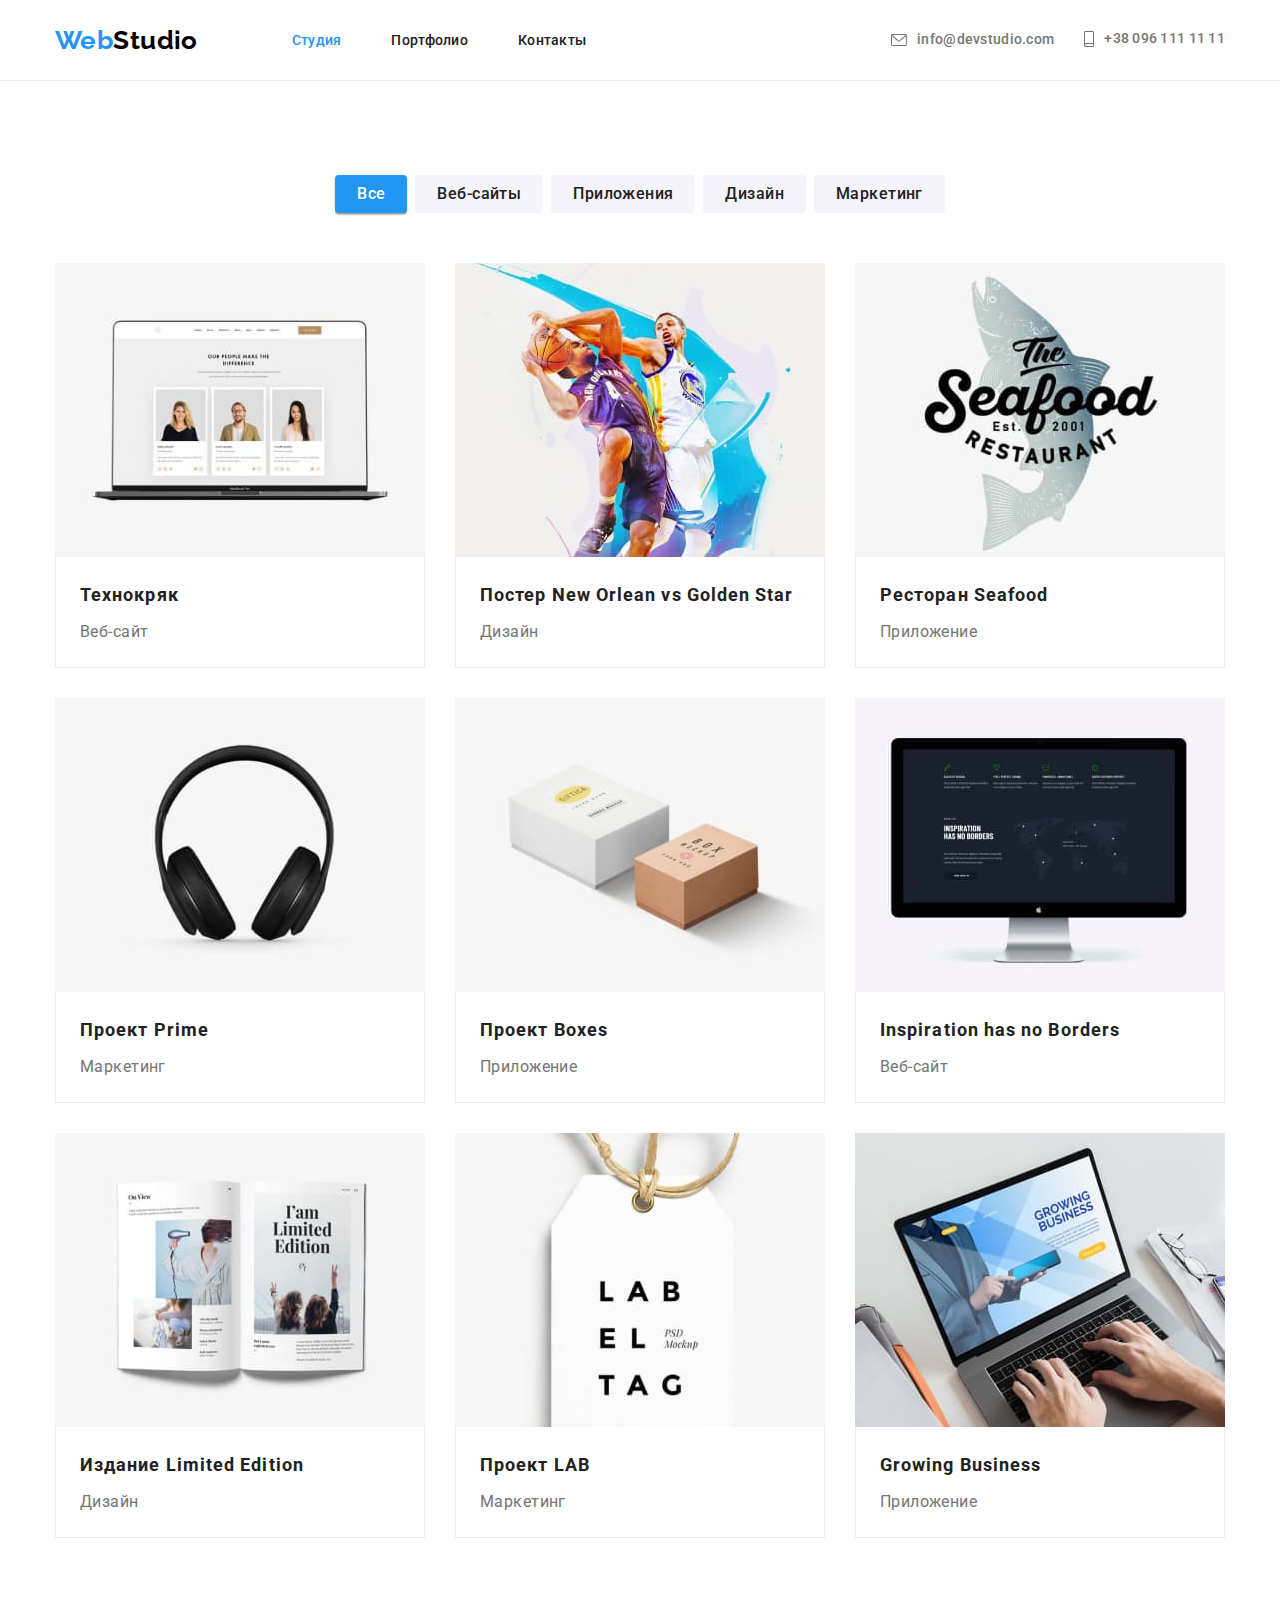
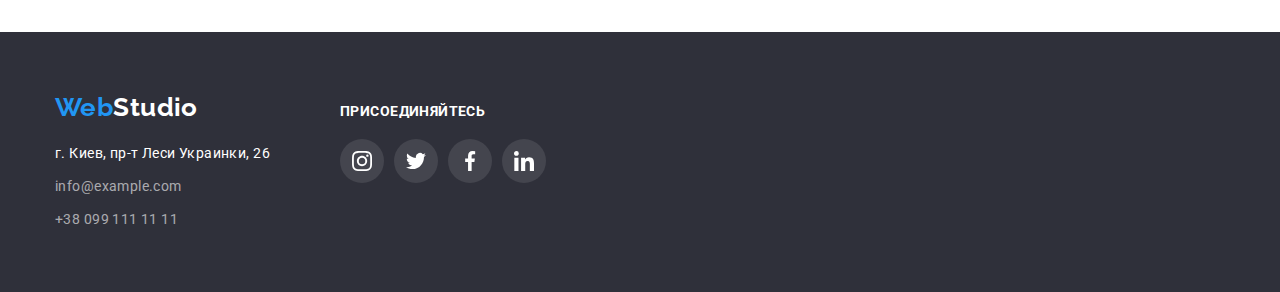
==== portfolio.html @ 54321867 "initial files from hw4" ====
<!DOCTYPE html>
<html lang="ru">
  <head>
    <meta charset="UTF-8" />
    <meta name="viewport" content="width=device-width, initial-scale=1.0" />
    <link rel="preconnect" href="https://fonts.gstatic.com" />
    <link
      href="https://fonts.googleapis.com/css2?family=Raleway:wght@400;700&family=Roboto:wght@400;500;700;900&display=swap"
      rel="stylesheet"
    />
    <link
      rel="stylesheet"
      href="https://cdnjs.cloudflare.com/ajax/libs/modern-normalize/1.0.0/modern-normalize.min.css"
    />
    <link rel="stylesheet" href="./css/styles.css" />
    <title>Портфолио</title>
  </head>
  <body>
    <!-- Секция хедера -->
    <header class="page-header">
      <div class="container header flex">
        <nav class="header-nav flex">
          <a class="logo" href="./index.html" lang="en"
            ><span class="accent">Web</span>Studio</a
          >
          <ul class="nav-list list flex">
            <li class="nav-item">
              <a class="nav-link current" href="./index.html">Студия</a>
            </li>
            <li class="nav-item">
              <a class="nav-link" href="./portfolio.html">Портфолио</a>
            </li>
            <li class="nav-item">
              <a class="nav-link" href="#contact">Контакты</a>
            </li>
          </ul>
        </nav>
        <ul class="contacts-list list flex">
          <li class="item">
            <a class="contacts-link header" href="mailto:info@devstudio.com">
              <svg class="icon-envelope">
                <use href="./images/sprite.svg#icon-envelope"></use>
              </svg>
              info@devstudio.com</a
            >
          </li>
          <li class="item">
            <a class="contacts-link header" href="tel:+380961111111"
              ><svg class="icon-smartphone">
                <use href="./images/sprite.svg#icon-smartphone"></use>
              </svg>
              +38 096 111 11 11</a
            >
          </li>
        </ul>
      </div>
    </header>

    <main>
      <!-- В будущем сделать Н1 скрытым заголовком корректно-->
      <h1 class="hero-title visuallyhidden">Наше портфолио</h1>
      <!-- Временно оформлены как ссылки -->
      <section class="portfolio-filter">
        <div class="container">
          <ul class="filter-list list flex">
            <li class="filter-item">
              <a class="filter-button current">Все</a>
            </li>
            <li class="filter-item">
              <a class="filter-button">Веб-сайты</a>
            </li>
            <li class="filter-item">
              <a class="filter-button">Приложения</a>
            </li>
            <li class="filter-item">
              <a class="filter-button">Дизайн</a>
            </li>
            <li class="filter-item">
              <a class="filter-button">Маркетинг</a>
            </li>
          </ul>
          <ul class="gallery-list list flex">
            <li class="gallery-card">
              <a href="" class="gallery-card-link">
                <div class="gallery-card-box">
                  <img
                    class="gallery-card-image"
                    src="./images/project-one.jpg"
                    alt="Команда вебсайта Технокряк"
                  />
                  <div class="gallery-card-content">
                    <h2 class="gallery-card-title">Технокряк</h2>
                    <p class="gallery-card-text">Веб-сайт</p>
                  </div>
                </div>
              </a>
            </li>
            <li class="gallery-card">
              <a href="" class="gallery-card-link">
                <div class="gallery-card-box">
                  <img
                    class="gallery-card-image"
                    src="./images/project-two.jpg"
                    alt="Два баскетболиста в прыжке"
                  />
                  <div class="gallery-card-content">
                    <h2 class="gallery-card-title">
                      Постер <span lang="en">New Orlean vs Golden Star</span>
                    </h2>
                    <p class="gallery-card-text">Дизайн</p>
                  </div>
                </div>
              </a>
            </li>
            <li class="gallery-card">
              <a href="" class="gallery-card-link">
                <div class="gallery-card-box">
                  <img
                    class="gallery-card-image"
                    src="./images/project-three.jpg"
                    alt="Логотип ресторана морепродуктов"
                  />
                  <div class="gallery-card-content">
                    <h2 class="gallery-card-title">
                      Ресторан <span lang="en">Seafood</span>
                    </h2>
                    <p class="gallery-card-text">Приложение</p>
                  </div>
                </div>
              </a>
            </li>
            <li class="gallery-card">
              <a href="" class="gallery-card-link">
                <div class="gallery-card-box">
                  <img
                    class="gallery-card-image"
                    src="./images/project-four.jpg"
                    alt="Беспроводные закрытые наушники"
                  />
                  <div class="gallery-card-content">
                    <h2 class="gallery-card-title">
                      Проект <span lang="en">Prime</span>
                    </h2>
                    <p class="gallery-card-text">Маркетинг</p>
                  </div>
                </div>
              </a>
            </li>
            <li class="gallery-card">
              <a href="" class="gallery-card-link">
                <div class="gallery-card-box">
                  <img
                    class="gallery-card-image"
                    src="./images/project-five.jpg"
                    alt="Две разные коробки"
                  />
                  <div class="gallery-card-content">
                    <h2 class="gallery-card-title">
                      Проект <span lang="en">Boxes</span>
                    </h2>
                    <p class="gallery-card-text">Приложение</p>
                  </div>
                </div>
              </a>
            </li>
            <li class="gallery-card">
              <a href="" class="gallery-card-link">
                <div class="gallery-card-box">
                  <img
                    class="gallery-card-image"
                    src="./images/project-six.jpg"
                    alt="Главная страница вебсайта"
                  />
                  <div class="gallery-card-content">
                    <h2 class="gallery-card-title" lang="en">
                      Inspiration has no Borders
                    </h2>
                    <p class="gallery-card-text">Веб-сайт</p>
                  </div>
                </div>
              </a>
            </li>
            <li class="gallery-card">
              <a href="" class="gallery-card-link">
                <div class="gallery-card-box">
                  <img
                    class="gallery-card-image"
                    src="./images/project-seven.jpg"
                    alt="Разворот открытой книгие"
                  />
                  <div class="gallery-card-content">
                    <h2 class="gallery-card-title">
                      Издание <span lang="en">Limited Edition</span>
                    </h2>
                    <p class="gallery-card-text">Дизайн</p>
                  </div>
                </div>
              </a>
            </li>
            <li class="gallery-card">
              <a href="" class="gallery-card-link">
                <div class="gallery-card-box">
                  <img
                    class="gallery-card-image"
                    src="./images/project-eight.jpg"
                    alt="Белая бирка с подписью"
                  />
                  <div class="gallery-card-content">
                    <h2 class="gallery-card-title">
                      Проект <span lang="en">LAB</span>
                    </h2>
                    <p class="gallery-card-text">Маркетинг</p>
                  </div>
                </div>
              </a>
            </li>
            <li class="gallery-card">
              <a href="" class="gallery-card-link">
                <div class="gallery-card-box">
                  <img
                    class="gallery-card-image"
                    src="./images/project-nine.jpg"
                    alt="Отображение веб-сайта на ноутбуке"
                  />
                  <div class="gallery-card-content">
                    <h2 class="gallery-card-title" lang="en">
                      Growing Business
                    </h2>
                    <p class="gallery-card-text">Приложение</p>
                  </div>
                </div>
              </a>
            </li>
          </ul>
        </div>
      </section>
    </main>
    <!-- Секция футера -->
    <footer class="page-footer">
      <div class="container">
        <ul class="footer-block list">
          <li class="footer-adress-part">
            <a class="logo inverse" href="./index.html" lang="en"
              ><span class="accent">Web</span>Studio</a
            >
            <address>
              <ul class="contacts-footer list">
                <li class="item">
                  <a
                    class="address-google"
                    href="https://www.google.com/maps/place/бул.+Леси+Украинки,+26,+Киев,+02000/@50.4265807,30.5361971,17z/data=!3m1!4b1!4m5!3m4!1s0x40d4cf0e033ecbe9:0x57a4dffefec77da0!8m2!3d50.4265807!4d30.5383858"
                    >г. Киев, пр-т Леси Украинки, 26</a
                  >
                </li>
                <li class="item" id="contact">
                  <a class="contacts-link footer" href="mailto:info@example.com"
                    >info@example.com</a
                  >
                </li>
                <li class="item">
                  <a class="contacts-link footer" href="tel:+380991111111"
                    >+38 099 111 11 11</a
                  >
                </li>
              </ul>
            </address>
          </li>
          <li>
            <p class="join-title">присоединяйтесь</p>
            <ul class="social-footer-list list flex">
              <li class="studio-social">
                <a class="studio-social-link link" href="">
                  <svg class="studio-social-icon">
                    <use href="./images/sprite.svg#icon-instagram-logo"></use>
                  </svg>
                </a>
              </li>
              <li class="studio-social">
                <a class="studio-social-link link" href="">
                  <svg class="studio-social-icon">
                    <use href="./images/sprite.svg#icon-twitter-logo"></use>
                  </svg>
                </a>
              </li>
              <li class="studio-social">
                <a class="studio-social-link link" href="">
                  <svg class="studio-social-icon">
                    <use href="./images/sprite.svg#icon-facebook-logo"></use>
                  </svg>
                </a>
              </li>
              <li class="studio-social">
                <a class="studio-social-link link" href="">
                  <svg class="studio-social-icon">
                    <use href="./images/sprite.svg#icon-linkedin-logo"></use>
                  </svg>
                </a>
              </li>
            </ul>
          </li>
        </ul>
      </div>
    </footer>
  </body>
</html>
---- css/styles.css ----
/* primary background color: #ffffff */
/* secondary background color: #F5F4FA */
/* primary text color: #212121 */
/* secondary text color: #ffffff */
/* tertiary text color: #757575 */
/* accent color: #2196f3 */

/* Поряжок укаания стилей:
- стили блочной модели (разделение пустой строкой)
- стили цвета (разделение пустой строкой)
- стили шрифта (разделение пустой строкой)
- декоративные эффекты, анимации (разделение пустой строкой) */

:root {
  --primary-background-color: #ffffff;
  --secondary-background-color: #f5f4fa;
  --primary-text-color: #212121;
  --secondary-text-color: #ffffff;
  --tertiary-text-color: #757575;
  --accent-color: #2196f3;
  --logo-color: #afb1b8;
}

body {
  background-color: var(--primary-background-color);
  color: var(--primary-text-color);

  font-family: 'Roboto', sans-serif;
  font-size: 14px;
  line-height: 1.17;
  letter-spacing: 0.03em;
}

/* Utilities */

.container {
  margin-left: auto;
  margin-right: auto;
  width: 1200px;
  padding-left: 15px;
  padding-right: 15px;

  /* outline: 1px solid tomato; */
}

a,
.link {
  text-decoration: none;
}

address {
  font-style: normal;
}

img {
  display: block;
  max-width: 100%;
  height: auto;
}

.list,
h1,
h2,
h3,
p {
  padding: 0;
  margin: 0;
  list-style: none;
}

.visuallyhidden {
  position: absolute;
  width: 1px;
  height: 1px;
  margin: -1px;
  border: 0;
  padding: 0;
  white-space: nowrap;
  clip-path: inset(100%);
  clip: rect(0 0 0 0);
  overflow: hidden;
}

.accent,
.nav-link.current,
.nav-link:hover,
.nav-link:focus,
.contacts-link:hover,
.contacts-link:focus {
  color: var(--accent-color);
}

.flex {
  display: flex;
  align-items: center;

  /* outline: 2px solid green; */
}

/* Logo */

.logo {
  color: #000000;

  font-family: 'Raleway', sans-serif;
  font-size: 26px;
  font-weight: 700;
}

.logo.inverse {
  color: var(--secondary-text-color);
}

/* Цвет акцента логотипа указан в Utilities */

/* Header */
.page-header {
  border-bottom: 1px solid #ececec;
}

.nav-list {
  margin-left: 94px;
}

.nav-item:not(:last-child) {
  margin-right: 50px;
}

.nav-link {
  display: block;
  /* Область ссылок увеличина согласно видео Репеты */
  padding-top: 32px;
  padding-bottom: 32px;

  color: var(--primary-text-color);
  font-weight: 500;
  letter-spacing: 0.02em;
}

.contacts-list {
  margin-left: auto;
  font-weight: 500;
  letter-spacing: 0.02em;
}

.contacts-list .item:not(:last-child) {
  margin-right: 30px;
}

.contacts-link,
.advantages-text,
.team-card-text {
  color: var(--tertiary-text-color);
}

.contacts-link.header {
  display: inline-flex;
  align-items: center;
}

.icon-envelope {
  width: 16px;
  height: 12px;
  margin-right: 10px;

  fill: currentColor;
}

.icon-smartphone {
  width: 10px;
  height: 16px;
  margin-right: 10px;

  fill: currentColor;
}

.icon-envelope:focus,
.icon-envelope:hover {
  fill: var(--accent-color);
}

/* Hero */

.hero {
  text-align: center;
  /* Фиксированная высота в стилях для отображения фона */
  max-width: 1600px;
  height: 600px;
  margin-right: auto;
  margin-left: auto;
  padding-top: 200px;
  padding-bottom: 200px;
  background-color: #2f303a;
  background-image: linear-gradient(
      to right,
      rgba(47, 48, 58, 0.4),
      rgba(47, 48, 58, 0.4)
    ),
    url('../images/hero-bg.jpg');
  background-repeat: no-repeat;
  background-position: center;
  background-size: cover;
}

.hero-title {
  width: 696px;
  margin-bottom: 30px;
  margin-right: auto;
  margin-left: auto;

  color: var(--secondary-text-color);
  text-transform: uppercase;
  font-size: 44px;
  font-weight: 900;
  line-height: 1.36;
  letter-spacing: 0.06em;
}

.hero-button {
  display: inline-block;
  /* align-items: center; */
  padding-top: 10px;
  padding-right: 32px;
  padding-bottom: 10px;
  padding-left: 32px;
  border-radius: 4px;
  border-width: 0;

  background-color: var(--accent-color);
  color: var(--secondary-text-color);

  font-weight: 700;
  font-size: 16px;
  line-height: 1.87;
}

/* Advantages */

.advantages {
  padding-top: 94px;
  padding-bottom: 94px;
}

.advantages-thumb {
  display: flex;
  justify-content: center;
  align-items: center;
  height: 120px;
  margin-bottom: 30px;
  background-color: var(--secondary-background-color);
  border-radius: 4px;
}

.advantages-icon {
  width: 70px;
  height: 70px;
}

.advantages-list {
  align-items: flex-start;
}

/* advantages-title-main - скрыт в блоке utilities*/

.advantages-title {
  margin-bottom: 10px;

  font-weight: 700;
  text-transform: uppercase;
}

.advantages-text {
  /* цвет указан в блоке Header */
  line-height: 1.71;
}

.advantages-list .item:not(:last-child) {
  margin-right: 30px;
}

.advantages-list .item {
  width: calc((100% - 90px) / 4);
}

/* Activity */

.activity {
  padding-bottom: 94px;
}

.activity-title,
.team-title,
.clients-title {
  margin-bottom: 50px;
  font-weight: 700;
  font-size: 36px;
  text-align: center;
}

.activity-item:not(:last-child) {
  margin-right: 30px;
}

.activity-item {
  width: calc((100% - 60px) / 3);
}

/* Team */

/* Team title прописан в блоке activity */

.team.section {
  background-color: var(--secondary-background-color);
  padding-top: 94px;
  padding-bottom: 94px;
}

.team-card:not(:last-child) {
  margin-right: 30px;
}

.team-card {
  width: calc((100% - 90px) / 4);
  background-color: var(--primary-background-color);
  box-shadow: 0px 1px 3px rgba(0, 0, 0, 0.12), 0px 1px 1px rgba(0, 0, 0, 0.14),
    0px 2px 1px rgba(0, 0, 0, 0.2);
  border-radius: 0px 0px 4px 4px;
}

.team-card-content {
  padding-top: 30px;

  font-size: 16px;
  text-align: center;
}

.team-card-title {
  margin-bottom: 10px;
  font-weight: 500;
}

.team-social {
  padding-top: 16px;
  padding-right: 32px;
  padding-bottom: 30px;
  padding-left: 32px;
  justify-content: center;
}

.team-social-item:not(:last-child) {
  margin-right: 10px;
}

.team-social-link {
  width: 44px;
  height: 44px;
  justify-content: center;
  border-radius: 50%;
  background-color: var(--primary-background-color);
  color: var(--logo-color);
}

.team-icon {
  width: 20px;
  height: 20px;
  fill: currentColor;
}

.team-social-link:hover,
.team-social-link:focus,
.team-icon:hover,
.team-icon:focus {
  color: var(--primary-background-color);
  background-color: var(--accent-color);
}

/* Clients */

.clients {
  padding-top: 94px;
  padding-bottom: 94px;
}

/* Clients title прописан в блоке activity */

.clients-list {
  display: flex;
  justify-content: space-between;
}

.clients-link {
  display: flex;
  align-items: center;
  justify-content: center;
  width: 170px;
  height: 90px;
  border-radius: 4px;
  border: 1px solid #afb1b8;
  background-color: var(--primary-background-color);
  color: var(--logo-color);
}

.clients-link:hover,
.clients-link:focus {
  border: 1px solid var(--accent-color);
}

/* .clients-item:not(:last-child) {
  margin-right: 30px;
} */

.clients-icon-1 {
  width: 44.27px;
  height: 49.23px;
  fill: currentColor;
}
.clients-icon-2 {
  width: 40px;
  height: 52px;
  fill: currentColor;
}
.clients-icon-3 {
  width: 41px;
  height: 42.6px;
  fill: currentColor;
}
.clients-icon-4 {
  width: 79.66px;
  height: 42.02px;
  fill: currentColor;
}
.clients-icon-5 {
  width: 59px;
  height: 47px;
  fill: currentColor;
}
.clients-icon-6 {
  width: 88.48px;
  height: 45.44px;
  fill: currentColor;
}

.clients-link:hover .clients-icon-1,
.clients-link:focus .clients-icon-1,
.clients-link:hover .clients-icon-2,
.clients-link:focus .clients-icon-2,
.clients-link:hover .clients-icon-3,
.clients-link:focus .clients-icon-3,
.clients-link:hover .clients-icon-4,
.clients-link:focus .clients-icon-4,
.clients-link:hover .clients-icon-5,
.clients-link:focus .clients-icon-5,
.clients-link:hover .clients-icon-6,
.clients-link:focus .clients-icon-6 {
  fill: var(--accent-color);
}

/* Footer */

.page-footer {
  padding-top: 60px;
  padding-bottom: 60px;
  background-color: #2f303a;
}

.footer-block {
  display: flex;
  align-items: baseline;
}

.contacts-footer {
  margin-top: 20px;
  line-height: 1.71;
}

.contacts-footer .item + .item {
  margin-top: 9px;
}

.address-google {
  color: var(--secondary-text-color);
}

.contacts-link.footer {
  color: rgba(255, 255, 255, 0.6);
}

.footer-adress-part {
  margin-right: 70px;
}

.join-title {
  margin-bottom: 20px;
  font-size: 14px;
  font-weight: 700;
  text-transform: uppercase;

  color: var(--secondary-text-color);
}

.studio-social-link {
  display: flex;
  align-items: center;
  justify-content: center;
  width: 44px;
  height: 44px;

  border-radius: 50%;
  background-color: rgba(255, 255, 255, 0.1);
  color: var(--secondary-text-color);
}

.studio-social-link:hover,
.studio-social-link:focus {
  background-color: var(--accent-color);
}

.studio-social:not(:last-child) {
  margin-right: 10px;
}

.studio-social-icon {
  width: 20px;
  height: 20px;

  fill: currentColor;
}

/* Portfolio Hero (начало блоков страницы Портфолио) */

/* .hero-title - в блоке utilities */

/* Portfolio filter */

.portfolio-filter {
  padding-top: 94px;
  padding-bottom: 94px;
}

.filter-list {
  justify-content: center;
  margin-bottom: 50px;
}

.filter-button {
  display: inline-block;
  padding: 6px 22px;
  border-radius: 4px;
  text-align: center;

  background-color: var(--secondary-background-color);

  font-weight: 500;
  font-size: 16px;
  line-height: 1.62;
}

.filter-item:not(:last-child) {
  margin-right: 8px;
}

.filter-button:hover,
.filter-button:focus,
.filter-button.current {
  background-color: var(--accent-color);
  color: var(--secondary-text-color);
  box-shadow: 0px 1px 3px rgba(0, 0, 0, 0.12), 0px 1px 1px rgba(0, 0, 0, 0.14),
    0px 2px 1px rgba(0, 0, 0, 0.2);
}

/* Portfolio gallery */

.gallery-list {
  flex-wrap: wrap;
}

.gallery-card {
  width: calc((100% - 60px) / 3);
}

.gallery-card:hover {
  box-shadow: 0px 1px 1px rgba(0, 0, 0, 0.12), 0px 4px 4px rgba(0, 0, 0, 0.06),
    1px 4px 6px rgba(0, 0, 0, 0.16);
}

.gallery-card:not(:nth-child(3n)) {
  margin-right: 30px;
}

.gallery-card:not(:nth-last-child(-n + 3)) {
  margin-bottom: 30px;
}

.gallery-card-content {
  padding-right: 24px;
  padding-left: 24px;
  padding-top: 20px;
  padding-bottom: 20px;

  border-right: 1px solid #eeeeee;
  border-bottom: 1px solid #eeeeee;
  border-left: 1px solid #eeeeee;

  background-color: var(--primary-background-color);
}

.gallery-card-title {
  margin-bottom: 4px;

  color: var(--primary-text-color);
  font-weight: 700;
  font-size: 18px;
  line-height: 2;
  letter-spacing: 0.06em;
}

.gallery-card-text {
  color: var(--tertiary-text-color);

  font-size: 16px;
  line-height: 1.87;
}
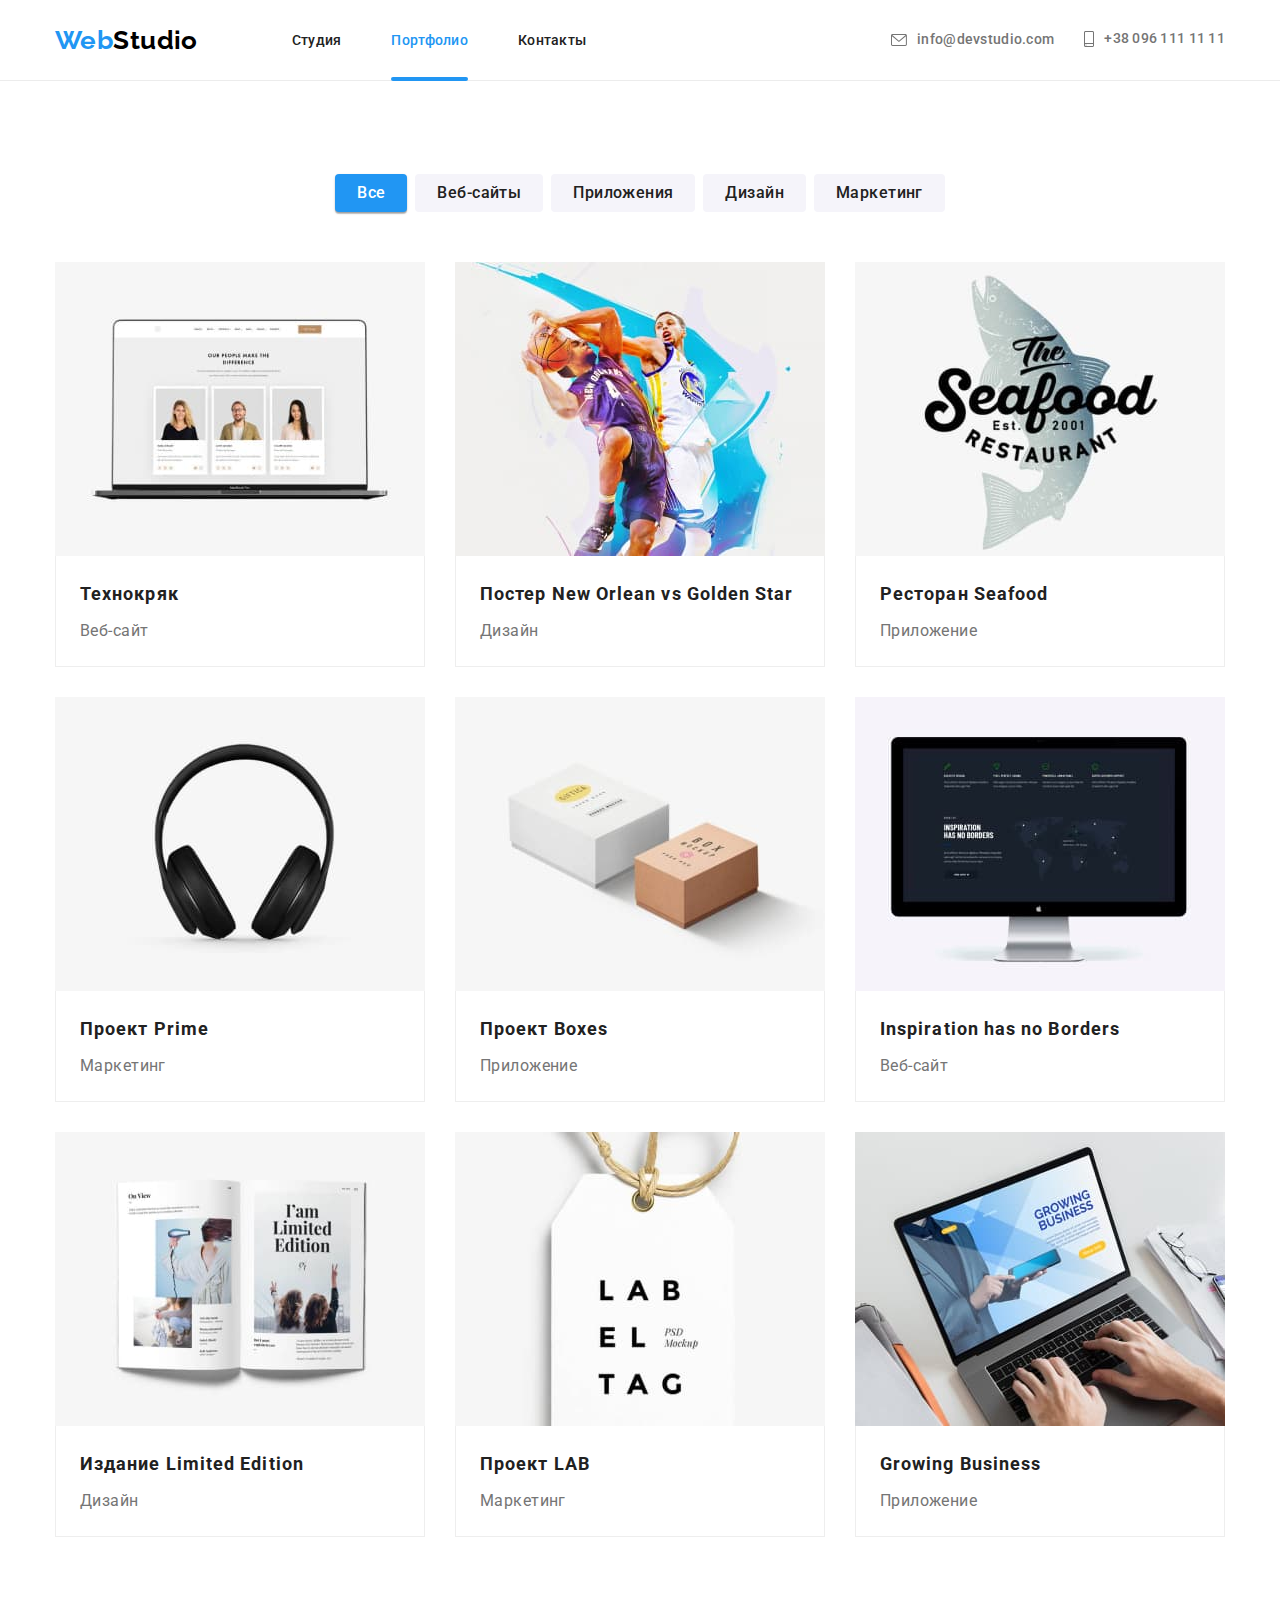
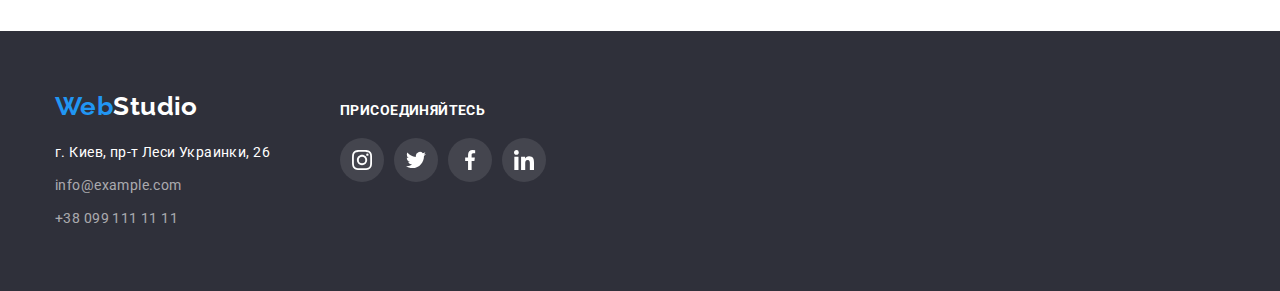
==== commit af0b1669: "made header" ====
--- a/portfolio.html
+++ b/portfolio.html
@@ -25,10 +25,10 @@
           >
           <ul class="nav-list list flex">
             <li class="nav-item">
-              <a class="nav-link current" href="./index.html">Студия</a>
+              <a class="nav-link" href="./index.html">Студия</a>
             </li>
             <li class="nav-item">
-              <a class="nav-link" href="./portfolio.html">Портфолио</a>
+              <a class="nav-link current" href="./portfolio.html">Портфолио</a>
             </li>
             <li class="nav-item">
               <a class="nav-link" href="#contact">Контакты</a>
--- a/css/styles.css
+++ b/css/styles.css
@@ -6,6 +6,7 @@
 /* accent color: #2196f3 */
 
 /* Поряжок укаания стилей:
+- позиционирование
 - стили блочной модели (разделение пустой строкой)
 - стили цвета (разделение пустой строкой)
 - стили шрифта (разделение пустой строкой)
@@ -19,9 +20,11 @@
   --tertiary-text-color: #757575;
   --accent-color: #2196f3;
   --logo-color: #afb1b8;
+  --semitransparante-bg-color: rgba(47, 48, 58, 0.8);
 }
 
 body {
+  padding-top: 80px;
   background-color: var(--primary-background-color);
   color: var(--primary-text-color);
 
@@ -115,6 +118,13 @@
 
 /* Header */
 .page-header {
+  position: fixed;
+  top: 0;
+  left: 0;
+  z-index: 1;
+  min-height: 80px;
+  width: 100%;
+  background-color: var(--primary-background-color);
   border-bottom: 1px solid #ececec;
 }
 
@@ -127,6 +137,7 @@
 }
 
 .nav-link {
+  position: relative;
   display: block;
   /* Область ссылок увеличина согласно видео Репеты */
   padding-top: 32px;
@@ -135,6 +146,22 @@
   color: var(--primary-text-color);
   font-weight: 500;
   letter-spacing: 0.02em;
+}
+
+.nav-link::after {
+  position: absolute;
+  left: 0;
+  bottom: -1px;
+  display: none;
+  content: '';
+  width: 100%;
+  height: 4px;
+  border-radius: 2px;
+  background-color: var(--accent-color);
+}
+
+.nav-link.current::after {
+  display: block;
 }
 
 .contacts-list {
@@ -217,8 +244,6 @@
 }
 
 .hero-button {
-  display: inline-block;
-  /* align-items: center; */
   padding-top: 10px;
   padding-right: 32px;
   padding-bottom: 10px;
@@ -302,7 +327,22 @@
 }
 
 .activity-item {
+  position: relative;
   width: calc((100% - 60px) / 3);
+}
+
+.activity-text {
+  position: absolute;
+  bottom: 0;
+  left: 0;
+  width: 100%;
+  padding-top: 27px;
+  padding-bottom: 27px;
+  background-color: var(--semitransparante-bg-color);
+  color: var(--secondary-text-color);
+  text-align: center;
+  text-transform: uppercase;
+  font-weight: 700;
 }
 
 /* Team */
